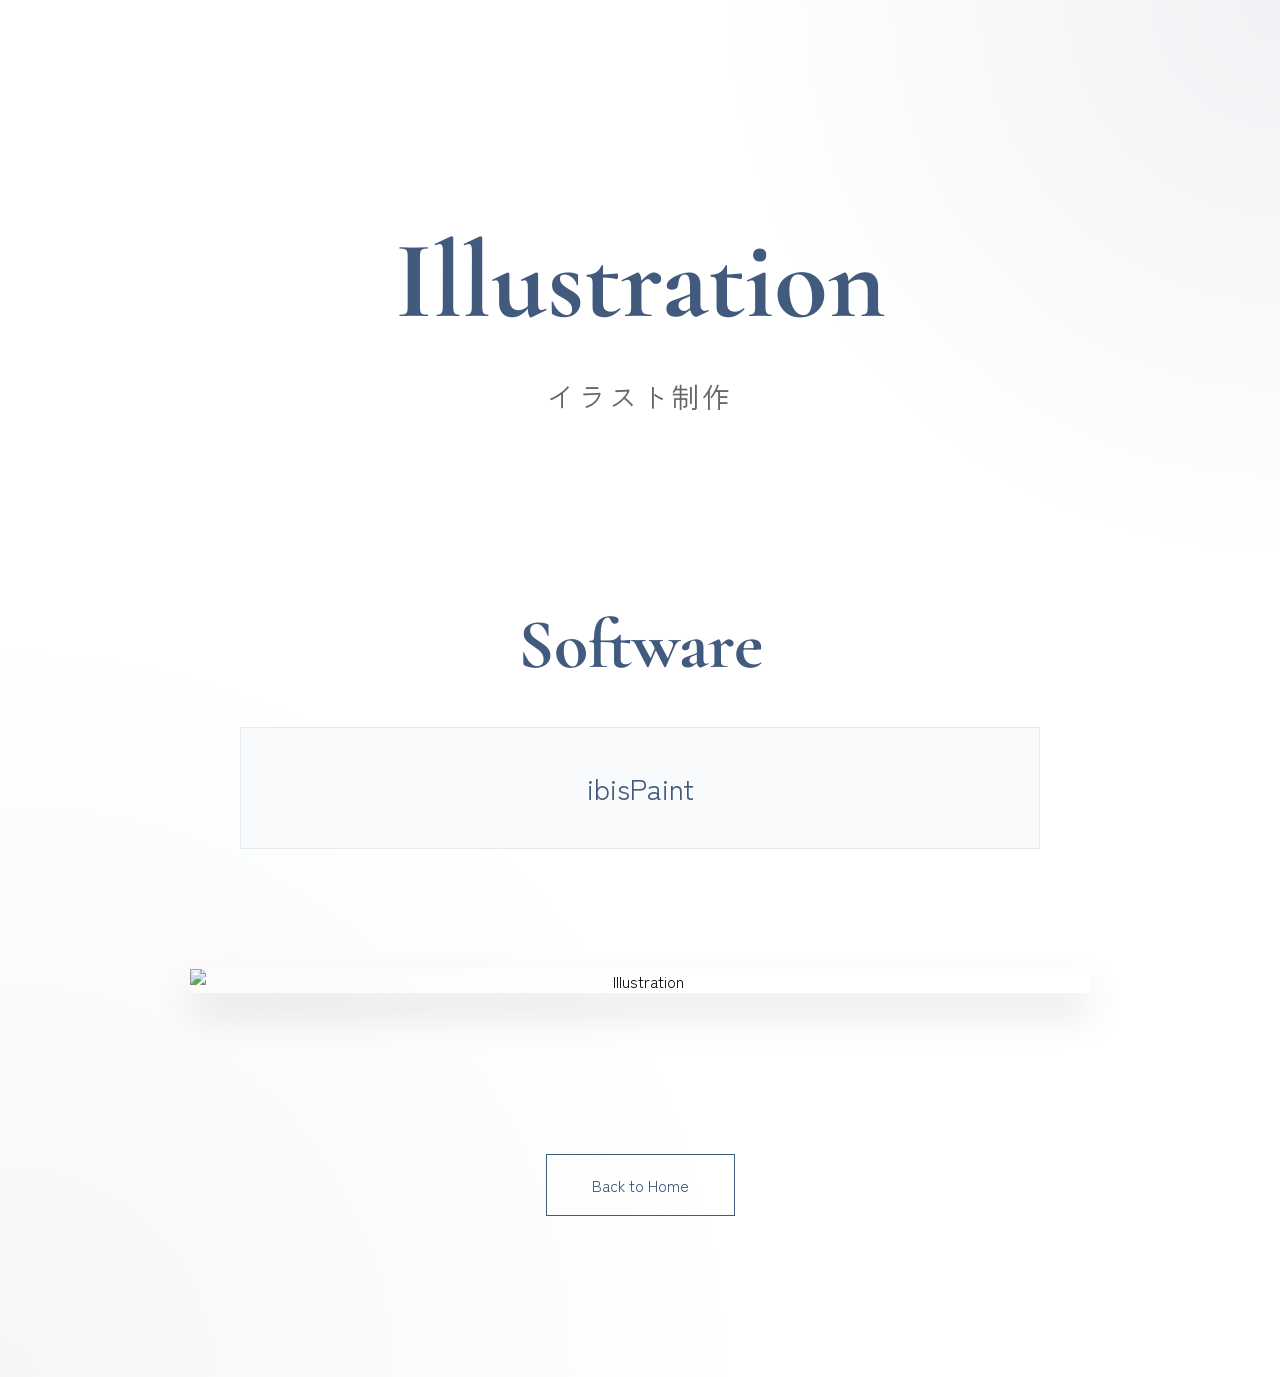
==== illustration.html @ 2dc1e09f "Add files via upload" ====
<!DOCTYPE html>
<html lang="ja">

<head>

<meta charset="UTF-8">
<meta name="viewport" content="width=device-width, initial-scale=1.0">

<title>Illustration</title>

<link rel="preconnect" href="https://fonts.googleapis.com">
<link rel="preconnect" href="https://fonts.gstatic.com" crossorigin>

<link href="https://fonts.googleapis.com/css2?family=Cormorant+Garamond:wght@400;500;600&family=Zen+Kaku+Gothic+New:wght@400;500&display=swap" rel="stylesheet">

<link rel="stylesheet" href="illustration.css">

</head>

<body>

<header>

<h1>Illustration</h1>

<p class="subtitle">イラスト制作</p>

</header>

<section class="software">

<h2>Software</h2>

<div class="software-box">

<p>ibisPaint</p>

</div>

</section>

<section class="artwork">

<img src="イラスト.PNG" alt="Illustration">

</section>

<section class="back">

<a href="ポートフォリオ.html">Back to Home</a>

</section>

</body>
</html>
---- illustration.css ----
html{
    scroll-behavior:smooth;
}

body{
    margin:0;

    font-family:'Zen Kaku Gothic New', sans-serif;

    color:#111;

    background:
    radial-gradient(circle at top right,
    rgba(65,90,125,0.08),
    transparent 30%),

    radial-gradient(circle at bottom left,
    rgba(65,90,125,0.05),
    transparent 40%),

    #ffffff;
}

/* Header */

header{
    text-align:center;

    padding-top:140px;
    padding-bottom:100px;
}

h1{
    font-family:'Cormorant Garamond', serif;

    font-size:110px;

    color:#415A7D;

    margin-bottom:10px;
}

.subtitle{
    font-size:28px;

    color:#666;

    letter-spacing:3px;
}

/* Software */

.software{
    width:800px;

    margin:0 auto 120px;
}

.software h2{
    text-align:center;

    font-size:70px;

    font-family:'Cormorant Garamond', serif;

    color:#415A7D;

    margin-bottom:40px;
}

.software-box{
    text-align:center;

    padding:40px;

    background:#f8fafc;

    border:1px solid rgba(65,90,125,0.10);
}

.software-box p{
    font-size:28px;

    color:#415A7D;

    margin:0;
}

/* Artwork */

.artwork{
    width:900px;

    margin:0 auto 180px;

    text-align:center;
}

.artwork img{
    width:100%;

    display:block;

    margin:0 auto;

    box-shadow:0 20px 40px rgba(0,0,0,0.12);

    transition:0.3s;
}

.artwork img:hover{
    transform:translateY(-8px);
}

/* Back */

.back{
    text-align:center;

    margin:180px 0;
}

.back a{
    text-decoration:none;

    color:#415A7D;

    border:1px solid #415A7D;

    padding:18px 45px;

    transition:0.3s;
}

.back a:hover{
    background:#415A7D;

    color:white;
}
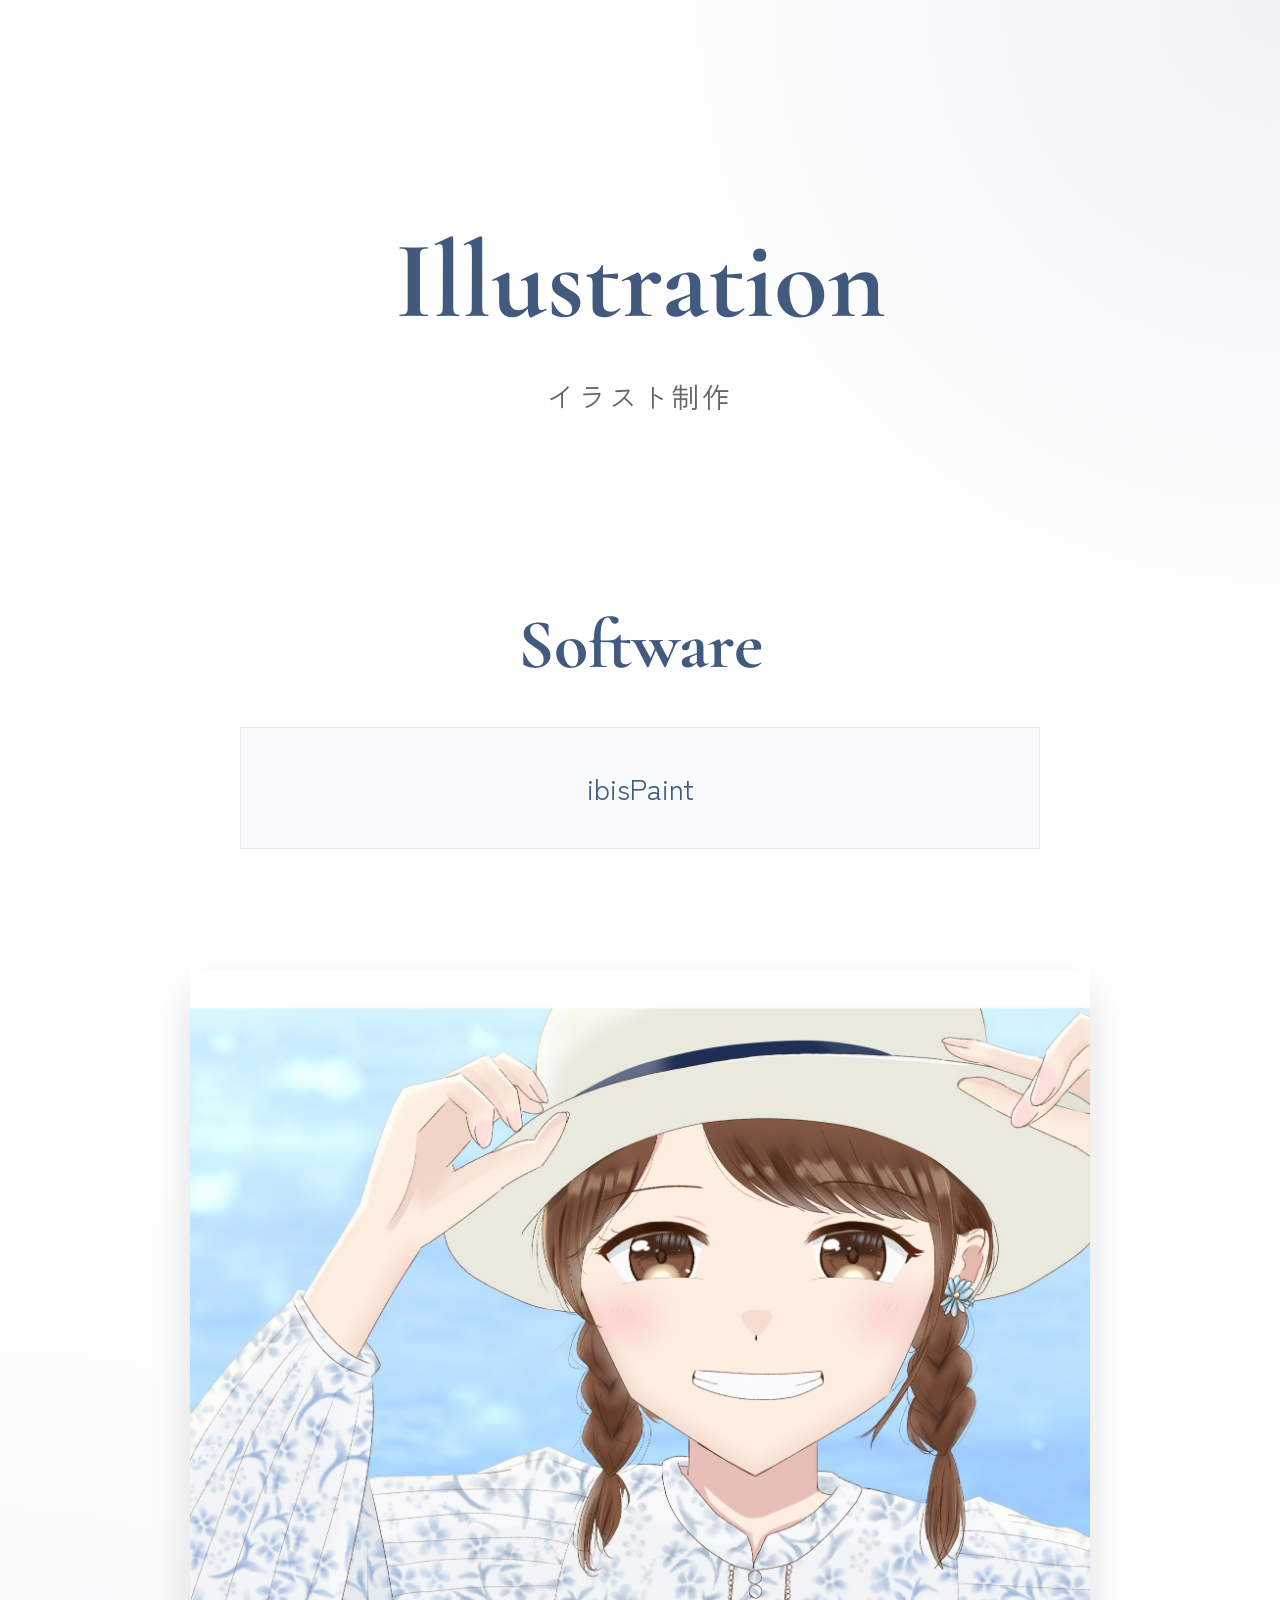
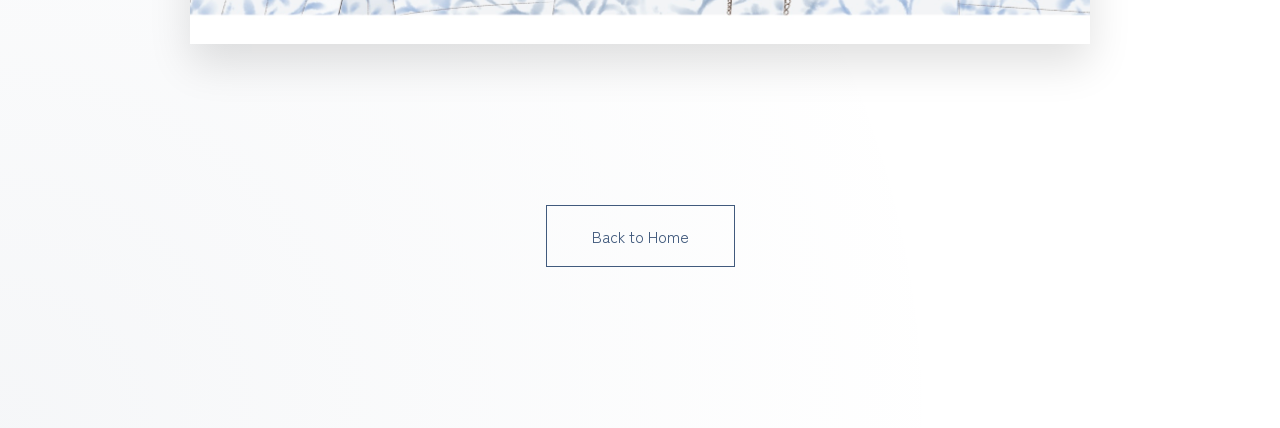
==== commit 1498bafa: "Fix HTML structure and update back link Updated the HTML structure and corrected the back link." ====
--- a/illustration.html
+++ b/illustration.html
@@ -47,9 +47,9 @@
 
 <section class="back">
 
-<a href="ポートフォリオ.html">Back to Home</a>
+<a href="index.html">Back to Home</a>
 
 </section>
 
 </body>
-</html>+</html>
